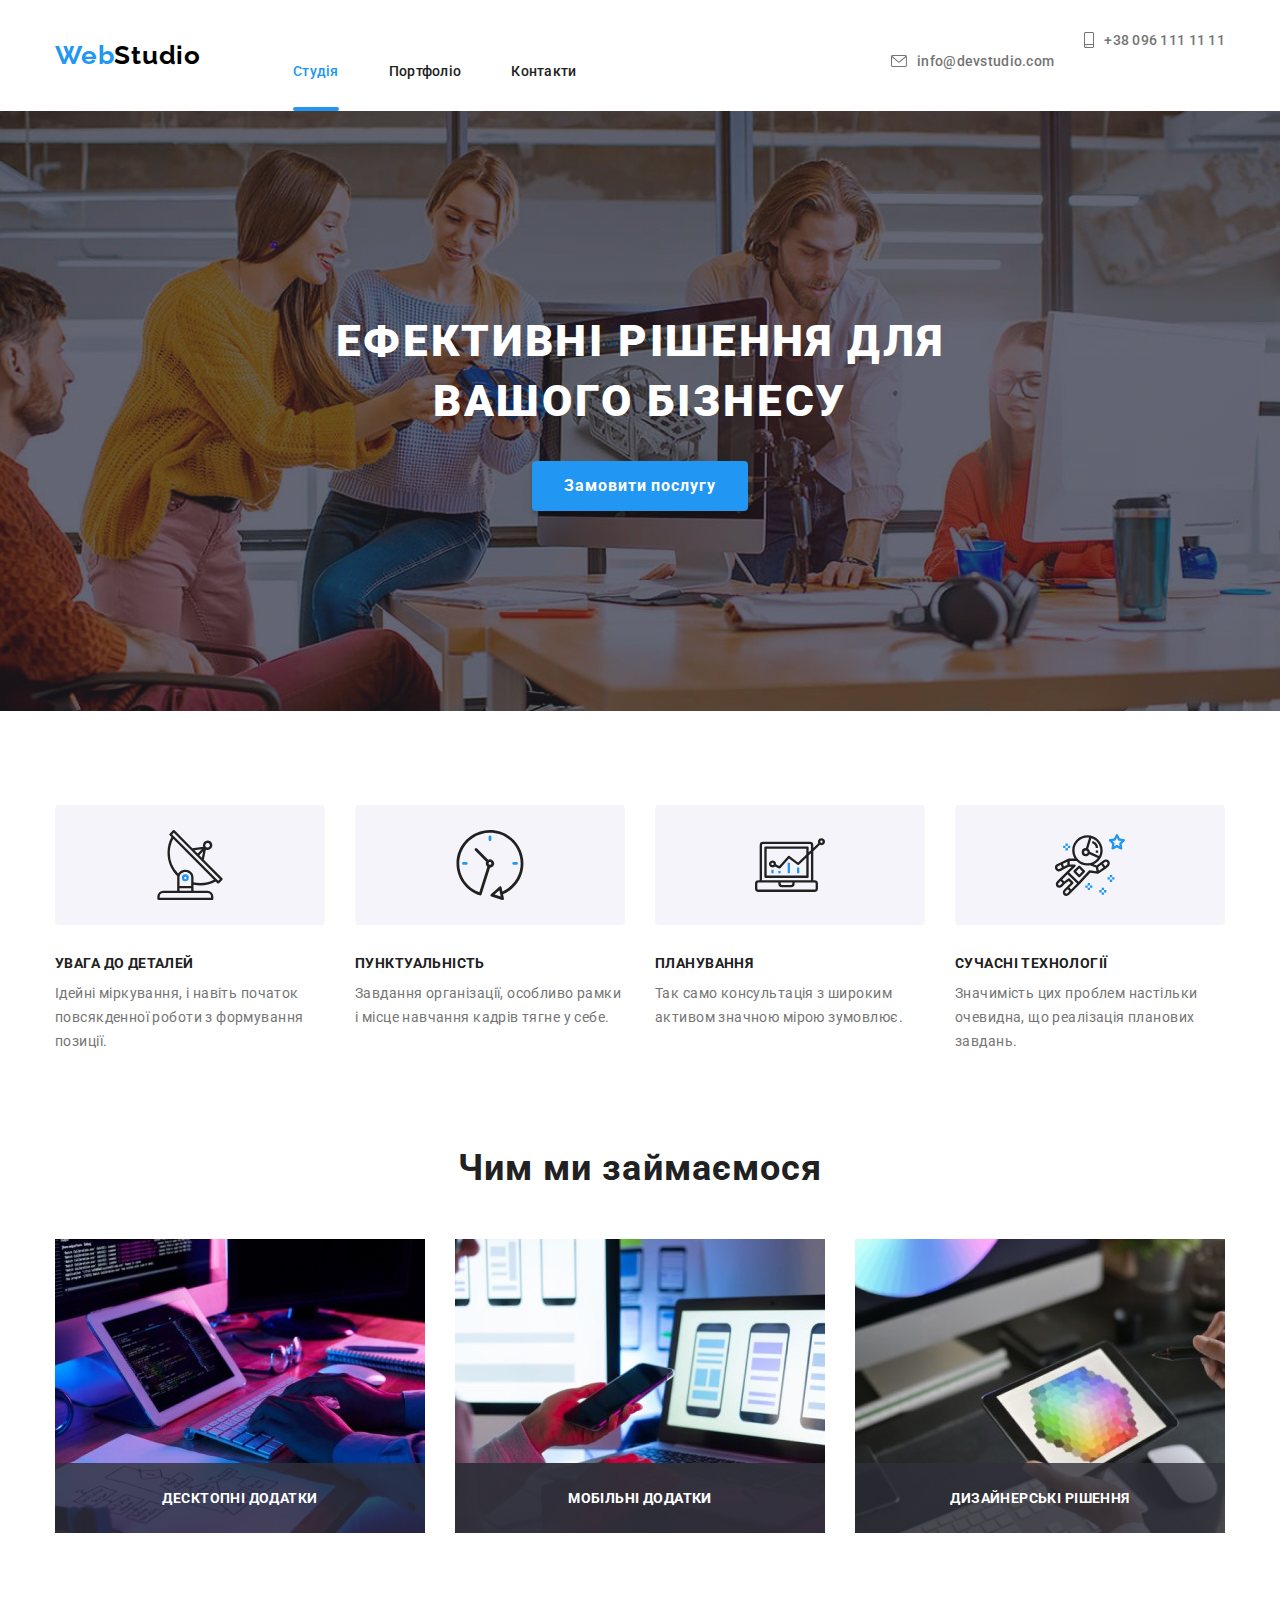
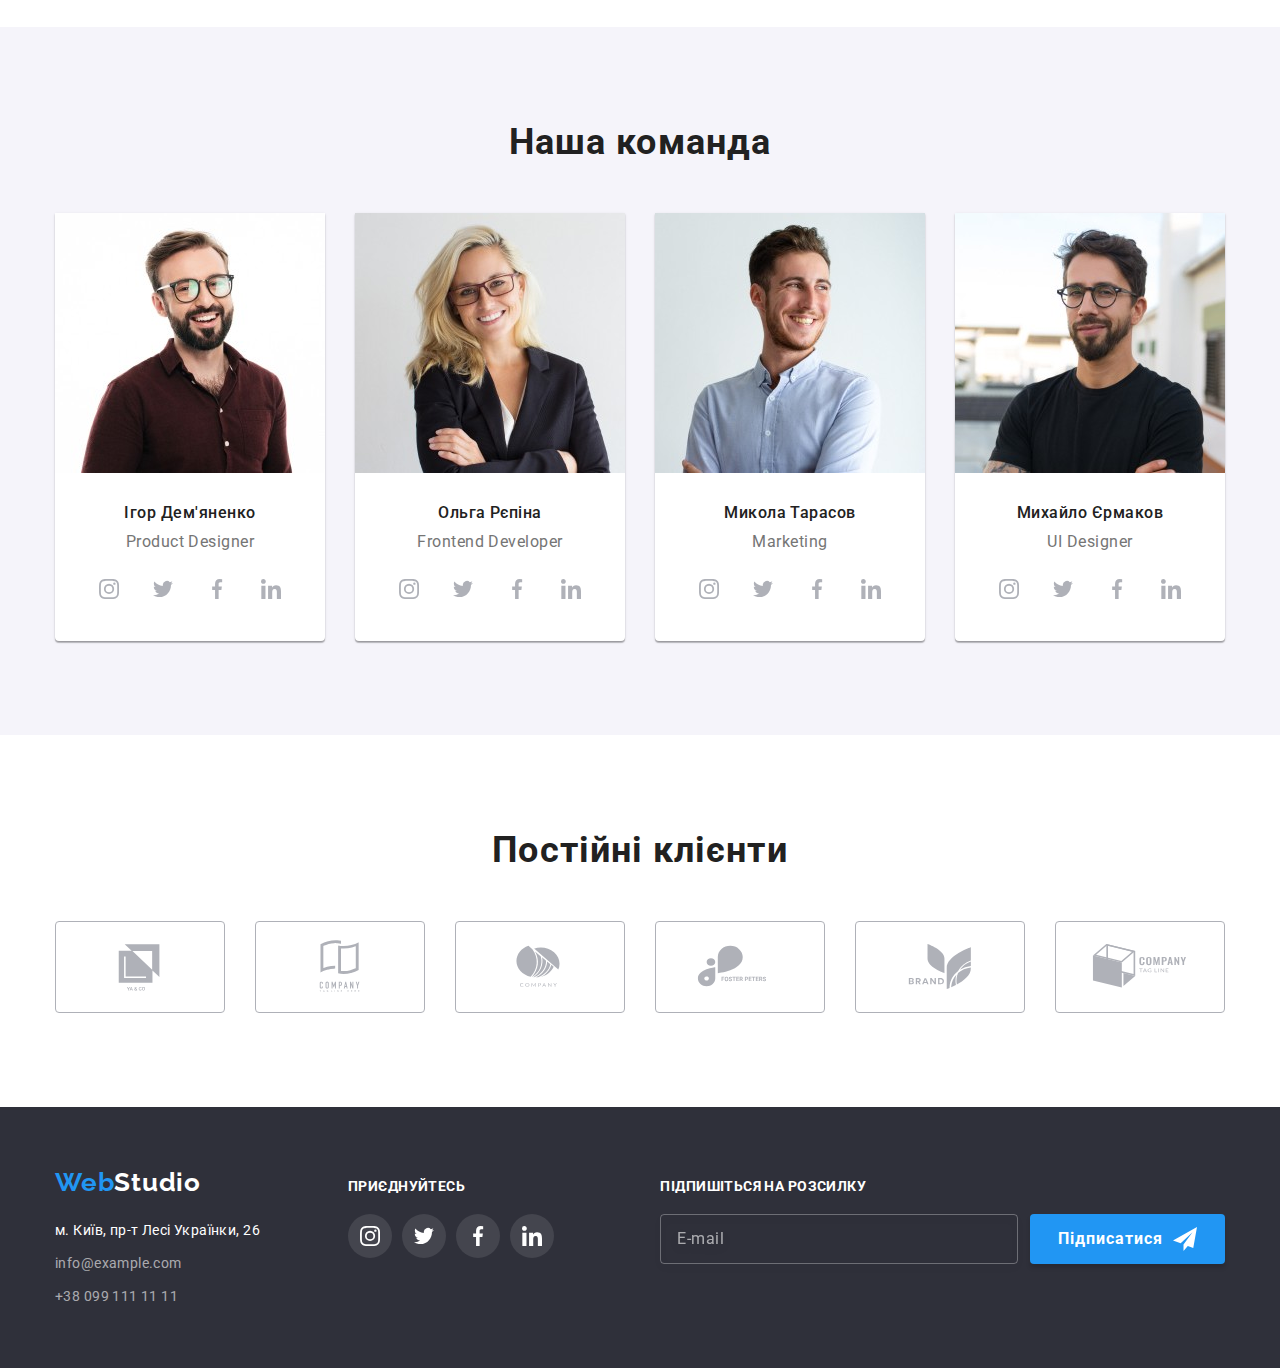
==== index.html @ 4c1c4f2e "Initial commit" ====
<!DOCTYPE html>
<html lang="uk">
  <head>
    <meta charset="UTF-8" />
    <meta http-equiv="X-UA-Compatible" content="IE=edge" />
    <meta name="viewport" content="width=device-width, initial-scale=1.0" />
    <title>WebStudio</title>
    <!-- Normalize start -->
    <link
      rel="stylesheet"
      href="https://cdnjs.cloudflare.com/ajax/libs/modern-normalize/1.1.0/modern-normalize.min.css"
    />
    <!-- Normalize end -->
    <!-- Fonts start -->
    <link rel="preconnect" href="https://fonts.googleapis.com" />
    <link rel="preconnect" href="https://fonts.gstatic.com" crossorigin />
    <link
      href="https://fonts.googleapis.com/css2?family=Raleway:wght@700&family=Roboto:wght@400;500;700;900&display=swap"
      rel="stylesheet"
    />
    <!-- Fonts end -->
    <!-- Custom styles start -->
    <link rel="stylesheet" href="./css/main.min.css" />
    <!-- Custom styles end -->
  </head>

  <body>
    <!-- Header section -->
    <header class="header">
      <div class="container header__container">
        <a class="header__logo logo link" href="./index.html"
          >Web<span class="header__logo-span">Studio</span></a
        >

        <div class="mobile-menu" id="mobile-menu" data-menu>
          <nav class="nav">
            <ul class="nav__list list">
              <li class="nav__item">
                <a class="nav__link nav__link--current link" href="./index.html">Студія</a>
              </li>
              <li class="header-nav-item">
                <a class="nav__link link" href="./portfolio.html">Портфоліо</a>
              </li>
              <li class="nav__item">
                <a class="nav__link link" href="#contacts">Контакти</a>
              </li>
            </ul>
          </nav>

          <ul class="header__list list">
            <li class="header__item">
              <a
                class="header__action header__action--tablet-mail link"
                href="mailto:info@devstudio.com"
              >
                <svg class="header__icon header__icon-envelope">
                  <use href="./images/icons/icons.svg#envelope"></use>
                </svg>
                info@devstudio.com</a
              >
            </li>
            <li class="header__item">
              <a class="header__action header__action--tablet-phone link" href="tel:+380961111111">
                <svg class="header__icon header__icon-phone">
                  <use href="./images/icons/icons.svg#smartphone"></use>
                </svg>
                +38 096 111 11 11</a
              >
            </li>
          </ul>

          <ul class="mobile-menu__list list">
            <li><a class="mobile-menu__link link" href="">Instagram</a></li>
            <li><a class="mobile-menu__link link" href="">Twitter</a></li>
            <li><a class="mobile-menu__link link" href="">Facebook</a></li>
            <li><a class="mobile-menu__link link" href="">LinkedIn</a></li>
          </ul>
        </div>

        <button
          class="menu-btn is-open"
          type="button"
          aria-expanded="false"
          aria-controls="mobile-menu"
          data-menu-button
        >
          <svg class="" width="40" height="40" c aria-label="Перемикач мобільного меню">
            <use class="menu-btn__icon-close" href="./images/icons/icons.svg#menu-close"></use>
            <use class="menu-btn__icon-open" href="./images/icons/icons.svg#menu-open"></use>
          </svg>
        </button>
      </div>
    </header>
    <!-- Main section -->
    <main>
      <!-- Hero section -->
      <section class="hero">
        <div class="container">
          <h1 class="hero__title">Ефективні рішення для вашого бізнесу</h1>
          <button class="hero__btn" type="button" data-modal-open>Замовити послугу</button>
        </div>
      </section>
      <!-- Features section -->
      <section class="features section">
        <div class="container">
          <h2 class="visually-hidden">Особливості</h2>
          <ul class="features__icon-list list">
            <li class="features__thumb">
              <svg class="" width="70" height="70">
                <use href="./images/icons/icons.svg#antenna"></use>
              </svg>
            </li>
            <li class="features__thumb">
              <svg class="" width="70" height="70">
                <use href="./images/icons/icons.svg#clock"></use>
              </svg>
            </li>
            <li class="features__thumb">
              <svg class="" width="70" height="70">
                <use href="./images/icons/icons.svg#diagram"></use>
              </svg>
            </li>
            <li class="features__thumb">
              <svg class="" width="70" height="70">
                <use href="./images/icons/icons.svg#astronaut"></use>
              </svg>
            </li>
          </ul>
          <ul class="features__list list">
            <li class="features__item">
              <h3 class="features__title">УВАГА ДО ДЕТАЛЕЙ</h3>
              <p class="features__dsc">
                Ідейні міркування, і навіть початок повсякденної роботи з формування позиції.
              </p>
            </li>
            <li class="features__item">
              <h3 class="features__title">ПУНКТУАЛЬНІСТЬ</h3>
              <p class="features__dsc">
                Завдання організації, особливо рамки і місце навчання кадрів тягне у себе.
              </p>
            </li>
            <li class="features__item">
              <h3 class="features__title">ПЛАНУВАННЯ</h3>
              <p class="features__dsc">
                Так само консультація з широким активом значною мірою зумовлює.
              </p>
            </li>
            <li class="features__item">
              <h3 class="features__title">СУЧАСНІ ТЕХНОЛОГІЇ</h3>
              <p class="features__dsc">
                Значимість цих проблем настільки очевидна, що реалізація планових завдань.
              </p>
            </li>
          </ul>
        </div>
      </section>

      <!-- Mobile/tablet Features section -->
      <section class="section features-mobile">
        <div class="container">
          <h2 class="visually-hidden">Особливості</h2>
          <ul class="features-mobile__list list">
            <li class="features-mobile__item">
              <div class="features-mobile__thumb">
                <svg class="" width="70" height="70">
                  <use href="./images/icons/icons.svg#antenna"></use>
                </svg>
              </div>
              <h3 class="features-mobile__title">УВАГА ДО ДЕТАЛЕЙ</h3>
              <p class="features-mobile__dsc">
                Ідейні міркування, і навіть початок повсякденної роботи з формування позиції.
              </p>
            </li>
            <li class="features-mobile__item">
              <div class="features-mobile__thumb">
                <svg class="" width="70" height="70">
                  <use href="./images/icons/icons.svg#clock"></use>
                </svg>
              </div>
              <h3 class="features-mobile__title">ПУНКТУАЛЬНІСТЬ</h3>
              <p class="features-mobile__dsc">
                Завдання організації, особливо рамки і місце навчання кадрів тягне у себе.
              </p>
            </li>
            <li class="features-mobile__item">
              <div class="features-mobile__thumb">
                <svg class="" width="70" height="70">
                  <use href="./images/icons/icons.svg#diagram"></use>
                </svg>
              </div>
              <h3 class="features-mobile__title">ПЛАНУВАННЯ</h3>
              <p class="features-mobile__dsc">
                Так само консультація з широким активом значною мірою зумовлює.
              </p>
            </li>
            <li class="features-mobile__item">
              <div class="features-mobile__thumb">
                <svg class="" width="70" height="70">
                  <use href="./images/icons/icons.svg#astronaut"></use>
                </svg>
              </div>
              <h3 class="features-mobile__title">СУЧАСНІ ТЕХНОЛОГІЇ</h3>
              <p class="features-mobile__dsc">
                Значимість цих проблем настільки очевидна, що реалізація планових завдань.
              </p>
            </li>
          </ul>
        </div>
      </section>
      <!-- What we are doing section -->
      <section class="section work-section">
        <div class="container work">
          <h2 class="work__title title">Чим ми займаємося</h2>
          <ul class="work__list list">
            <li>
              <div class="work__overlay">
                <picture>
                  <!-- desktop -->
                  <source
                    media="(min-width: 1200px)"
                    srcset="
                      ./images/index/work/box-1@1x.jpg 1x,
                      ./images/index/work/box-1@2x.jpg 2x
                    "
                    type="image/jpg"
                  />
                  <!-- fallback -->
                  <img
                    src="./images/index/work/box-1@2x.jpg 2x"
                    alt="Програмування"
                    width="370"
                    height="294"
                  />
                </picture>
                <div class="work__description">
                  <p class="work__text">Десктопні додатки</p>
                </div>
              </div>
            </li>
            <li>
              <div class="work__overlay">
                <picture>
                  <!-- desktop -->
                  <source
                    media="(min-width: 1200px)"
                    srcset="
                      ./images/index/work/box-2@1x.jpg 1x,
                      ./images/index/work/box-2@2x.jpg 2x
                    "
                    type="image/jpg"
                  />
                  <!-- fallback -->
                  <img
                    src="./images/index/work/box-2@2x.jpg"
                    alt="Адаптація сайту"
                    width="370"
                    height="294"
                  />
                </picture>
                <div class="work__description">
                  <p class="work__text">Мобільні додатки</p>
                </div>
              </div>
            </li>
            <li>
              <div class="work__overlay">
                <picture>
                  <!-- desktop -->
                  <source
                    media="(min-width: 1200px)"
                    srcset="
                      ./images/index/work/box-3@1x.jpg 1x,
                      ./images/index/work/box-3@2x.jpg 2x
                    "
                    type="image/jpg"
                  />
                  <!-- fallback -->
                  <img
                    src="./images/index/work/box-3@2x.jpg"
                    alt="Вебдизайн"
                    width="370"
                    height="294"
                  />
                </picture>
                <div class="work__description">
                  <p class="work__text">Дизайнерські рішення</p>
                </div>
              </div>
            </li>
          </ul>
        </div>
      </section>
      <!-- Our team section -->
      <section class="team section">
        <div class="container">
          <h2 class="team__title title">Наша команда</h2>
          <ul class="team__list list">
            <li class="team__list-item">
              <div class="team__card">
                <picture>
                  <!-- desktop -->
                  <source
                    media="(min-width: 1200px)"
                    srcset="
                      ./images/index/team/product-designer_lg@1x.jpg 1x,
                      ./images/index/team/product-designer_lg@2x.jpg 2x
                    "
                    type="image/jpg"
                  />
                  <!-- tablet -->
                  <source
                    media="(min-width: 768px)"
                    srcset="
                      ./images/index/team/product-designer_md@1x.jpg 1x,
                      ./images/index/team/product-designer_md@2x.jpg 2x
                    "
                    type="image/jpg"
                  />
                  <!-- mobile -->
                  <source
                    media="(max-width: 767px)"
                    srcset="
                      ./images/index/team/product-designer_sm@1x.jpg 1x,
                      ./images/index/team/product-designer_sm@2x.jpg 2x
                    "
                    type="image/jpg"
                  />
                  <!-- fallback -->
                  <img
                    class="team__photo"
                    src="./images/index/team/product-designer_lg@2x.jpg"
                    alt="Фото продакт дизайнера"
                    width="450"
                    height="260"
                  />
                </picture>

                <h3 class="team__item-title">Ігор Дем'яненко</h3>
                <p class="team__item-position" lang="en">Product Designer</p>
                <ul class="socials list">
                  <li class="socials__item">
                    <a
                      class="socials__link link"
                      href=""
                      target="_blank"
                      rel="noopener noreferrer"
                      aria-label="instagram"
                    >
                      <svg class="socials__icon" width="20" height="20">
                        <use href="./images/icons/icons.svg#instagram"></use>
                      </svg>
                    </a>
                  </li>
                  <li class="socials__item">
                    <a
                      class="socials__link link"
                      href=""
                      target="_blank"
                      rel="noopener noreferrer"
                      aria-label="twitter"
                    >
                      <svg class="socials__icon" width="20" height="20">
                        <use href="./images/icons/icons.svg#twitter"></use>
                      </svg>
                    </a>
                  </li>
                  <li class="socials__item">
                    <a
                      class="socials__link link"
                      href=""
                      target="_blank"
                      rel="noopener noreferrer"
                      aria-label="facebook"
                    >
                      <svg class="socials__icon" width="20" height="20">
                        <use href="./images/icons/icons.svg#facebook"></use>
                      </svg>
                    </a>
                  </li>
                  <li class="socials__item">
                    <a
                      class="socials__link link"
                      href=""
                      target="_blank"
                      rel="noopener noreferrer"
                      aria-label="linkedin"
                    >
                      <svg class="socials__icon" width="20" height="20">
                        <use href="./images/icons/icons.svg#linkedin"></use>
                      </svg>
                    </a>
                  </li>
                </ul>
              </div>
            </li>
            <li class="team__list-item">
              <div class="team__card">
                <picture>
                  <!-- desktop -->
                  <source
                    media="(min-width: 1200px)"
                    srcset="
                      ./images/index/team/frontend-developer_lg@1x.jpg 1x,
                      ./images/index/team/frontend-developer_lg@2x.jpg 2x
                    "
                    type="image/jpg"
                  />
                  <!-- tablet -->
                  <source
                    media="(min-width: 768px)"
                    srcset="
                      ./images/index/team/frontend-developer_md@1x.jpg 1x,
                      ./images/index/team/frontend-developer_md@2x.jpg 2x
                    "
                    type="image/jpg"
                  />
                  <!-- mobile -->
                  <source
                    media="(max-width: 767px)"
                    srcset="
                      ./images/index/team/frontend-developer_sm@1x.jpg 1x,
                      ./images/index/team/frontend-developer_sm@2x.jpg 2x
                    "
                    type="image/jpg"
                  />
                  <!-- fallback -->
                  <img
                    class="team__photo"
                    src="./images/index/team/frontend-developer_lg@2x.jpg"
                    alt="Фото фронтенд розробника"
                    width="450"
                    height="260"
                  />
                </picture>
                <h3 class="team__item-title">Ольга Рєпіна</h3>
                <p class="team__item-position" lang="en">Frontend Developer</p>
                <ul class="socials list">
                  <li class="socials__item">
                    <a
                      class="socials__link link"
                      href=""
                      target="_blank"
                      rel="noopener noreferrer"
                      aria-label="instagram"
                    >
                      <svg class="socials__icon" width="20" height="20">
                        <use href="./images/icons/icons.svg#instagram"></use>
                      </svg>
                    </a>
                  </li>
                  <li class="socials__item">
                    <a
                      class="socials__link link"
                      href=""
                      target="_blank"
                      rel="noopener noreferrer"
                      aria-label="twitter"
                    >
                      <svg class="socials__icon" width="20" height="20">
                        <use href="./images/icons/icons.svg#twitter"></use>
                      </svg>
                    </a>
                  </li>
                  <li class="socials__item">
                    <a
                      class="socials__link link"
                      href=""
                      target="_blank"
                      rel="noopener noreferrer"
                      aria-label="facebook"
                    >
                      <svg class="socials__icon" width="20" height="20">
                        <use href="./images/icons/icons.svg#facebook"></use>
                      </svg>
                    </a>
                  </li>
                  <li class="socials__item">
                    <a
                      class="socials__link link"
                      href=""
                      target="_blank"
                      rel="noopener noreferrer"
                      aria-label="linkedin"
                    >
                      <svg class="socials__icon" width="20" height="20">
                        <use href="./images/icons/icons.svg#linkedin"></use>
                      </svg>
                    </a>
                  </li>
                </ul>
              </div>
            </li>
            <li class="team__list-item">
              <div class="team__card">
                <picture>
                  <!-- desktop -->
                  <source
                    media="(min-width: 1200px)"
                    srcset="
                      ./images/index/team/marketing_lg@1x.jpg 1x,
                      ./images/index/team/marketing_lg@2x.jpg 2x
                    "
                    type="image/jpg"
                  />
                  <!-- tablet -->
                  <source
                    media="(min-width: 768px)"
                    srcset="
                      ./images/index/team/marketing_md@1x.jpg 1x,
                      ./images/index/team/marketing_md@2x.jpg 2x
                    "
                    type="image/jpg"
                  />
                  <!-- mobile -->
                  <source
                    media="(max-width: 767px)"
                    srcset="
                      ./images/index/team/marketing_sm@1x.jpg 1x,
                      ./images/index/team/marketing_sm@2x.jpg 2x
                    "
                    type="image/jpg"
                  />
                  <!-- fallback -->
                  <img
                    class="team__photo"
                    src="./images/index/team/marketing_lg@2x.jpg"
                    alt="Фото маркетолога"
                    width="450"
                    height="260"
                  />
                </picture>
                <h3 class="team__item-title">Микола Тарасов</h3>
                <p class="team__item-position" lang="en">Marketing</p>
                <ul class="socials list">
                  <li class="socials__item">
                    <a
                      class="socials__link link"
                      href=""
                      target="_blank"
                      rel="noopener noreferrer"
                      aria-label="instagram"
                    >
                      <svg class="socials__icon" width="20" height="20">
                        <use href="./images/icons/icons.svg#instagram"></use>
                      </svg>
                    </a>
                  </li>
                  <li class="socials__item">
                    <a
                      class="socials__link link"
                      href=""
                      target="_blank"
                      rel="noopener noreferrer"
                      aria-label="twitter"
                    >
                      <svg class="socials__icon" width="20" height="20">
                        <use href="./images/icons/icons.svg#twitter"></use>
                      </svg>
                    </a>
                  </li>
                  <li class="socials__item">
                    <a
                      class="socials__link link"
                      href=""
                      target="_blank"
                      rel="noopener noreferrer"
                      aria-label="facebook"
                    >
                      <svg class="socials__icon" width="20" height="20">
                        <use href="./images/icons/icons.svg#facebook"></use>
                      </svg>
                    </a>
                  </li>
                  <li class="socials__item">
                    <a
                      class="socials__link link"
                      href=""
                      target="_blank"
                      rel="noopener noreferrer"
                      aria-label="linkedin"
                    >
                      <svg class="socials__icon" width="20" height="20">
                        <use href="./images/icons/icons.svg#linkedin"></use>
                      </svg>
                    </a>
                  </li>
                </ul>
              </div>
            </li>
            <li class="team__list-item">
              <div class="team__card">
                <picture>
                  <!-- desktop -->
                  <source
                    media="(min-width: 1200px)"
                    srcset="
                      ./images/index/team/ux-designer_lg@1x.jpg 1x,
                      ./images/index/team/ux-designer_lg@2x.jpg 2x
                    "
                    type="image/jpg"
                  />
                  <!-- tablet -->
                  <source
                    media="(min-width: 768px)"
                    srcset="
                      ./images/index/team/ux-designer_md@1x.jpg 1x,
                      ./images/index/team/ux-designer_md@2x.jpg 2x
                    "
                    type="image/jpg"
                  />
                  <!-- mobile -->
                  <source
                    media="(max-width: 767px)"
                    srcset="
                      ./images/index/team/ux-designer_sm@1x.jpg 1x,
                      ./images/index/team/ux-designer_sm@2x.jpg 2x
                    "
                    type="image/jpg"
                  />
                  <!-- fallback -->
                  <img
                    class="team__photo"
                    src="./images/index/team/ux-designer_lg@2x.jpg"
                    alt="Фото UI дизайнера"
                    width="450"
                    height="260"
                  />
                </picture>
                <h3 class="team__item-title">Михайло Єрмаков</h3>
                <p class="team__item-position" lang="en">UI Designer</p>
                <ul class="socials list">
                  <li class="socials__item">
                    <a
                      class="socials__link link"
                      href=""
                      target="_blank"
                      rel="noopener noreferrer"
                      aria-label="instagram"
                    >
                      <svg class="socials__icon" width="20" height="20">
                        <use href="./images/icons/icons.svg#instagram"></use>
                      </svg>
                    </a>
                  </li>
                  <li class="socials__item">
                    <a
                      class="socials__link link"
                      href=""
                      target="_blank"
                      rel="noopener noreferrer"
                      aria-label="twitter"
                    >
                      <svg class="socials__icon" width="20" height="20">
                        <use href="./images/icons/icons.svg#twitter"></use>
                      </svg>
                    </a>
                  </li>
                  <li class="socials__item">
                    <a
                      class="socials__link link"
                      href=""
                      target="_blank"
                      rel="noopener noreferrer"
                      aria-label="facebook"
                    >
                      <svg class="socials__icon" width="20" height="20">
                        <use href="./images/icons/icons.svg#facebook"></use>
                      </svg>
                    </a>
                  </li>
                  <li class="socials__item">
                    <a
                      class="socials__link link"
                      href=""
                      target="_blank"
                      rel="noopener noreferrer"
                      aria-label="linkedin"
                    >
                      <svg class="socials__icon" width="20" height="20">
                        <use href="./images/icons/icons.svg#linkedin"></use>
                      </svg>
                    </a>
                  </li>
                </ul>
              </div>
            </li>
          </ul>
        </div>
      </section>
      <!-- Regular clients -->
      <section class="section">
        <div class="container clients">
          <h2 class="clients__title title">Постійні клієнти</h2>
          <ul class="clients__list list">
            <li class="clients__item">
              <a
                class="clients__link link"
                href=""
                target="_blank"
                rel="noopener noreferrer"
                aria-label="client-1"
              >
                <svg class="clients__icon" width="106" height="60">
                  <use href="./images/icons/icons.svg#client-1"></use>
                </svg>
              </a>
            </li>
            <li class="clients__item">
              <a
                class="clients__link link"
                href=""
                target="_blank"
                rel="noopener noreferrer"
                aria-label="client-2"
              >
                <svg class="clients__icon" width="106" height="60">
                  <use href="./images/icons/icons.svg#client-2"></use>
                </svg>
              </a>
            </li>
            <li class="clients__item">
              <a
                class="clients__link link"
                href=""
                target="_blank"
                rel="noopener noreferrer"
                aria-label="client-3"
              >
                <svg class="clients__icon" width="106" height="60">
                  <use href="./images/icons/icons.svg#client-3"></use>
                </svg>
              </a>
            </li>
            <li class="clients__item">
              <a
                class="clients__link link"
                href=""
                target="_blank"
                rel="noopener noreferrer"
                aria-label="client-4"
              >
                <svg class="clients__icon" width="106" height="60">
                  <use href="./images/icons/icons.svg#client-4"></use>
                </svg>
              </a>
            </li>
            <li class="clients__item">
              <a
                class="clients__link link"
                href=""
                target="_blank"
                rel="noopener noreferrer"
                aria-label="client-5"
              >
                <svg class="clients__icon" width="106" height="60">
                  <use href="./images/icons/icons.svg#client-5"></use>
                </svg>
              </a>
            </li>
            <li class="clients__item">
              <a
                class="clients__link link"
                href=""
                target="_blank"
                rel="noopener noreferrer"
                aria-label="client-6"
              >
                <svg class="clients__icon" width="106" height="60">
                  <use href="./images/icons/icons.svg#client-6"></use>
                </svg>
              </a>
            </li>
          </ul>
        </div>
      </section>
    </main>
    <!-- Footer section -->
    <footer class="footer" id="contacts">
      <div class="container">
        <div class="footer__box">
          <div class="footer__tablet">
            <div class="footer__div">
              <a class="footer__logo logo link" href="./index.html"
                >Web<span class="footer__logo-span">Studio</span></a
              >

              <address class="address">
                <ul class="address__list list">
                  <li>
                    <a
                      class="address__link link"
                      href="https://goo.gl/maps/Vk6udsdynfZgzqQk8"
                      target="_blank"
                      rel="noopener noreferrer"
                      >м. Київ, пр-т Лесі Українки, 26</a
                    >
                  </li>
                  <li>
                    <a class="address__mail link" href="mailto:info@example.com"
                      >info@example.com</a
                    >
                  </li>
                  <li>
                    <a class="address__phone link" href="tel:+380991111111">+38 099 111 11 11</a>
                  </li>
                </ul>
              </address>
            </div>

            <div class="footer__div">
              <h2 class="footer__title">приєднуйтесь</h2>
              <ul class="socials-footer list">
                <li>
                  <a
                    class="socials-footer__link link"
                    href=""
                    target="_blank"
                    rel="noopener noreferrer"
                    aria-label="instagram"
                  >
                    <svg class="socials-footer__icon" width="20" height="20">
                      <use href="./images/icons/icons.svg#instagram"></use>
                    </svg>
                  </a>
                </li>
                <li>
                  <a
                    class="socials-footer__link link"
                    href=""
                    target="_blank"
                    rel="noopener noreferrer"
                    aria-label="twitter"
                  >
                    <svg class="socials-footer__icon" width="20" height="20">
                      <use href="./images/icons/icons.svg#twitter"></use>
                    </svg>
                  </a>
                </li>
                <li>
                  <a
                    class="socials-footer__link link"
                    href=""
                    target="_blank"
                    rel="noopener noreferrer"
                    aria-label="facebook"
                  >
                    <svg class="socials-footer__icon" width="20" height="20">
                      <use href="./images/icons/icons.svg#facebook"></use>
                    </svg>
                  </a>
                </li>
                <li>
                  <a
                    class="socials-footer__link link"
                    href=""
                    target="_blank"
                    rel="noopener noreferrer"
                    aria-label="linkedin"
                  >
                    <svg class="socials-footer__icon" width="20" height="20">
                      <use href="./images/icons/icons.svg#linkedin"></use>
                    </svg>
                  </a>
                </li>
              </ul>
            </div>
          </div>

          <div class="footer__div">
            <form class="footer-form">
              <strong class="footer-form__title">Підпишіться на розсилку</strong>
              <div class="footer-form__group">
                <label class="footer-form__wrap">
                  <input class="footer-form__input" type="email" placeholder="E-mail" />
                </label>
                <button class="footer-form__btn" type="submit">
                  Підписатися
                  <svg class="footer-form__icon" width="24" height="24">
                    <use href="./images/icons/icons.svg#icon-send"></use>
                  </svg>
                </button>
              </div>
            </form>
          </div>
        </div>
      </div>
    </footer>

    <!-- Modal window -->
    <div class="backdrop backdrop--is-hidden" data-modal>
      <div class="modal">
        <button class="modal__btn" type="button" data-modal-close>
          <svg class="modal__btn-icon" width="18" height="18">
            <use href="./images/icons/icons.svg#close"></use>
          </svg>
        </button>

        <form class="register-form">
          <strong class="register-form__title">Залиште свої дані, ми вам передзвонимо</strong>

          <div class="register-form-group" role="group">
            <label class="register-form-group__wrap">
              <span class="register-form-group__label">Ім'я</span>
              <input class="register-form-group__input" type="text" required />
              <svg class="register-form-group__icon" width="18" height="18">
                <use href="./images/icons/icons.svg#person"></use>
              </svg>
            </label>

            <label class="register-form-group__wrap">
              <span class="register-form-group__label">Телефон</span>
              <input class="register-form-group__input" type="tel" required />
              <svg class="register-form-group__icon" width="18" height="18">
                <use href="./images/icons/icons.svg#phone"></use>
              </svg>
            </label>

            <label class="register-form-group__wrap">
              <span class="register-form-group__label">Пошта</span>
              <input class="register-form-group__input" type="email" required />
              <svg class="register-form-group__icon" width="18" height="18">
                <use href="./images/icons/icons.svg#email"></use>
              </svg>
            </label>

            <label class="register-form-group__wrap">
              <span class="register-form-group__label">Коментар</span>
              <textarea
                class="register-form-group__message"
                name=""
                rows="7"
                placeholder="Введіть текст"
              ></textarea>
            </label>
          </div>

          <label class="register-form__agreement">
            <input
              class="register-form__checkbox visually-hidden"
              type="checkbox"
              name="agreement"
              required
            />
            <span class="register-form__icon"></span>

            <span class="register-form__text">
              Погоджуюся з розсилкою та приймаю
              <a class="register-form__link" href="">Умови договору</a>
            </span>
          </label>

          <button class="register-form__btn" type="submit">Відправити</button>
        </form>
      </div>
    </div>

    <!-- Script -->
    <script src="./js/modal.js"></script>
    <script src="./js/menu.js"></script>
  </body>
</html>
---- css/main.min.css ----
:root{--main-font: "Roboto", sans-serif;--secondary-font: "Raleway", sans-serif;--text-color: #757575;--title-color: #212121;--background-color: #F5F4FA;--accent-background-color: #2F303A;--accent-color: #2196F3;--black-color: #000000;--white-color: #FFFFFF;--icons-color: #AFB1B8;--hero-background-color: #C4C4C4;--animation: 250ms cubic-bezier(0.4, 0, 0.2, 1);--backdrop-color: rgba(0, 0, 0, 0.2);--overlay-color: rgba(33, 150, 243, 0.9);--placeholder-color: rgba(117, 117, 117, 0.5)}.visually-hidden{position:absolute;width:1px;height:1px;margin:-1px;border:0;padding:0;white-space:nowrap;-webkit-clip-path:inset(100%);clip-path:inset(100%);clip:rect(0 0 0 0);overflow:hidden}body{color:var(--text-color);font-family:var(--main-font)}.btn{font-family:inherit;font-weight:500;font-size:16px;line-height:1.625;letter-spacing:.03em;border:none;cursor:pointer}.title{font-weight:700;font-size:28px;line-height:1.1785714286;letter-spacing:.03em}@media screen and (min-width: 1200px){.title{font-size:36px;line-height:1.1666666667}}.logo{font-family:var(--secondary-font);font-weight:700;font-size:24px;line-height:1.1666666667;letter-spacing:.03em}@media screen and (min-width: 1200px){.logo{font-size:26px;line-height:1.1923076923}}h1,h2,h3,h4,h5,h6,p{margin:0}a{text-decoration:none}a,img{display:block}img{display:block;max-width:100%;height:auto;-o-object-fit:cover;object-fit:cover;-o-object-position:center;object-position:center}.link{text-decoration:none}.list{padding:0;margin:0;list-style:none}.section{padding-top:60px;padding-bottom:60px}@media screen and (min-width: 1200px){.section{padding-top:94px;padding-bottom:94px}}.container{padding-left:15px;padding-right:15px;margin-left:auto;margin-right:auto}@media screen and (min-width: 480px){.container{width:480px}}@media screen and (min-width: 768px){.container{width:768px}}@media screen and (min-width: 1200px){.container{width:1200px}}.backdrop{position:fixed;top:0;left:0;z-index:1000;width:100%;height:100%;background-color:var(--backdrop-color);overflow-x:scroll;-webkit-transition:opacity var(--animation),visibility var(--animation);transition:opacity var(--animation),visibility var(--animation)}.backdrop--is-hidden{opacity:0;visibility:hidden;pointer-events:none}@media screen and (max-width: 787px){.backdrop{padding-top:94px;padding-bottom:93px;padding-left:15px;padding-right:15px}}.modal{position:relative;padding:40px;max-width:450px;min-height:581px;padding:40px;background-color:var(--white-color);border-radius:4px;-webkit-box-shadow:0px 1px 3px rgba(0,0,0,.12),0px 1px 1px rgba(0,0,0,.14),0px 2px 1px rgba(0,0,0,.2);box-shadow:0px 1px 3px rgba(0,0,0,.12),0px 1px 1px rgba(0,0,0,.14),0px 2px 1px rgba(0,0,0,.2);-webkit-transition:opacity var(--animation) 150ms,scale var(--animation) 150ms,-webkit-transform var(--animation) 150ms;transition:opacity var(--animation) 150ms,scale var(--animation) 150ms,-webkit-transform var(--animation) 150ms;transition:transform var(--animation) 150ms,opacity var(--animation) 150ms,scale var(--animation) 150ms;transition:transform var(--animation) 150ms,opacity var(--animation) 150ms,scale var(--animation) 150ms,-webkit-transform var(--animation) 150ms}.backdrop--is-hidden .modal{opacity:0;-webkit-transform:translate(-50%, -50%) scale(0.3);transform:translate(-50%, -50%) scale(0.3)}@media screen and (min-width: 768px){.modal{width:450px;position:absolute;top:50%;left:50%;-webkit-transform:translate(-50%, -50%) scale(1);transform:translate(-50%, -50%) scale(1)}}@media screen and (min-width: 1200px){.modal{min-width:528px}}.modal__btn{position:absolute;top:8px;right:8px;display:-webkit-box;display:-ms-flexbox;display:flex;-webkit-box-align:center;-ms-flex-align:center;align-items:center;-webkit-box-pack:center;-ms-flex-pack:center;justify-content:center;width:30px;height:30px;padding:0;border-radius:50%;border:1px solid rgba(0,0,0,.1);background-color:rgba(0,0,0,0);cursor:pointer}.modal__btn:hover .modal__btn-icon,.modal__btn:focus .modal__btn-icon{fill:var(--accent-color)}.register-form__title{display:block;margin-bottom:12px;font-weight:700;font-size:20px;line-height:1.15;text-align:center;letter-spacing:.03em;color:var(--title-color)}@media screen and (min-width: 1200px){.register-form__title{line-height:1.15}}.register-form-group{margin-bottom:20px}.register-form-group__wrap{position:relative;display:block;margin-bottom:10px}.register-form-group__wrap:last-child{margin-bottom:0;height:138px}.register-form-group__label{display:block;margin-bottom:4px;font-weight:400;font-size:12px;line-height:1.1666666667;letter-spacing:.01em}.register-form-group__input{border:1px solid rgba(33,33,33,.2);border-radius:4px;min-height:40px;width:100%;padding-left:42px;outline:rgba(0,0,0,0);-webkit-transition:var(--animation);transition:var(--animation)}.register-form-group__input:focus{border:1px solid #2196f3;outline:rgba(0,0,0,0);-webkit-transform:border,color;transform:border,color}.register-form-group__icon{position:absolute;bottom:11px;left:12px;fill:var(--title-color);-webkit-transition:var(--animation);transition:var(--animation)}.register-form-group__input:focus+.register-form-group__icon{fill:var(--accent-color);-webkit-transform:fill;transform:fill}.register-form-group__message{border:1px solid rgba(33,33,33,.2);border-radius:4px;height:120px;width:100%;padding-left:42px;resize:none;padding:12px 16px;outline:rgba(0,0,0,0);-webkit-transition:var(--animation);transition:var(--animation)}.register-form-group__message::-webkit-input-placeholder{font-weight:400;font-size:12px;line-height:1.1666666667;letter-spacing:.01em;color:var(--placeholder-color)}.register-form-group__message::-moz-placeholder{font-weight:400;font-size:12px;line-height:1.1666666667;letter-spacing:.01em;color:var(--placeholder-color)}.register-form-group__message:-ms-input-placeholder{font-weight:400;font-size:12px;line-height:1.1666666667;letter-spacing:.01em;color:var(--placeholder-color)}.register-form-group__message::-ms-input-placeholder{font-weight:400;font-size:12px;line-height:1.1666666667;letter-spacing:.01em;color:var(--placeholder-color)}.register-form-group__message::placeholder{font-weight:400;font-size:12px;line-height:1.1666666667;letter-spacing:.01em;color:var(--placeholder-color)}.register-form-group__message:focus{border:1px solid #2196f3;outline:rgba(0,0,0,0);-webkit-transform:border,color;transform:border,color}.register-form__agreement{position:relative;display:-webkit-box;display:-ms-flexbox;display:flex;-webkit-box-align:center;-ms-flex-align:center;align-items:center;-webkit-box-pack:center;-ms-flex-pack:center;justify-content:center;gap:7px;margin-bottom:30px}.register-form__icon{width:16px;height:15px;background-image:url(../images/icons/icon-box.svg)}.register-form__checkbox:checked:focus+.register-form__icon{background-image:url(../images/icons/icon-check.svg)}.register-form__text{font-weight:400;font-size:12px;line-height:1.1666666667;letter-spacing:.03em}@media screen and (min-width: 1200px){.register-form__text{font-size:14px;line-height:1.7142857143}}.register-form__link{display:inline;color:var(--accent-color)}.register-form__btn{display:block;min-width:200px;min-height:50px;margin-right:auto;margin-left:auto;background-color:var(--accent-color);cursor:pointer;color:var(--white-color);font-family:inherit;font-weight:700;font-size:16px;line-height:1.875;text-align:center;letter-spacing:.06em;border:none;border-radius:4px;-webkit-box-shadow:0px 4px 4px rgba(0,0,0,.15);box-shadow:0px 4px 4px rgba(0,0,0,.15);-webkit-transition:background-color var(--animation);transition:background-color var(--animation)}.register-form__btn:hover{background-color:#188ce8;-webkit-box-shadow:0px 4px 4px rgba(0,0,0,.15);box-shadow:0px 4px 4px rgba(0,0,0,.15)}.socials{display:-webkit-box;display:-ms-flexbox;display:flex;-webkit-box-align:center;-ms-flex-align:center;align-items:center;-webkit-box-pack:center;-ms-flex-pack:center;justify-content:center;gap:10px}.socials__link{display:-webkit-box;display:-ms-flexbox;display:flex;-webkit-box-align:center;-ms-flex-align:center;align-items:center;-webkit-box-pack:center;-ms-flex-pack:center;justify-content:center;width:44px;height:44px;color:var(--icons-color);background-color:var(--white-color);border-radius:50%;-webkit-transition:background-color var(--animation),color var(--animation);transition:background-color var(--animation),color var(--animation)}.socials__link:hover,.socials__link:focus{background-color:var(--accent-color);color:var(--white-color)}.socials__icon{fill:currentColor}.address__link{color:var(--white-color);font-style:normal;margin-bottom:9px;font-size:14px;line-height:1.7142857143;letter-spacing:.03em;-webkit-transition:color var(--animation);transition:color var(--animation)}.address__link:hover,.address__link:focus{color:var(--accent-color)}.address__mail{color:rgba(255,255,255,.6);font-style:normal;margin-bottom:9px;font-size:14px;line-height:1.7142857143;letter-spacing:.03em;-webkit-transition:color var(--animation);transition:color var(--animation)}.address__mail:hover,.address__mail:focus{color:var(--accent-color)}.address__phone{color:rgba(255,255,255,.6);font-style:normal;font-size:14px;line-height:1.7142857143;letter-spacing:.03em;-webkit-transition:color var(--animation);transition:color var(--animation)}.address__phone:hover,.address__phone:focus{color:var(--accent-color)}.socials-footer{display:-webkit-box;display:-ms-flexbox;display:flex;-webkit-box-align:center;-ms-flex-align:center;align-items:center;-webkit-box-pack:center;-ms-flex-pack:center;justify-content:center;gap:10px}@media screen and (max-width: 767px){.socials-footer{margin-bottom:60px}}.socials-footer__link{display:-webkit-box;display:-ms-flexbox;display:flex;-webkit-box-align:center;-ms-flex-align:center;align-items:center;-webkit-box-pack:center;-ms-flex-pack:center;justify-content:center;width:44px;height:44px;color:var(--white-color);background-color:rgba(255,255,255,.1);border-radius:50%;-webkit-transition:background-color var(--animation),color var(--animation);transition:background-color var(--animation),color var(--animation)}.socials-footer__link:hover,.socials-footer__link:focus{background-color:var(--accent-color);color:var(--white-color)}.socials-footer__icon{fill:currentColor}.menu-btn{display:-webkit-inline-box;display:-ms-inline-flexbox;display:inline-flex;padding:0;border:none;background-color:rgba(0,0,0,0);margin-top:10px;margin-bottom:10px;z-index:100}@media screen and (min-width: 768px){.menu-btn{display:none}}.menu-btn__icon-open{display:none}.menu-btn.is-open .menu-btn__icon-open{display:block}.menu-btn.is-open .menu-btn__icon-close{display:none}.menu-btn:hover .menu-btn__icon-close,.menu-btn:focus .menu-btn__icon-close{fill:var(--accent-color)}.mobile-menu.is-open{display:-webkit-box;display:-ms-flexbox;display:flex}@media screen and (max-width: 767px){.mobile-menu{display:none;-webkit-box-orient:vertical;-webkit-box-direction:normal;-ms-flex-direction:column;flex-direction:column;position:fixed;top:0;left:0;width:100%;height:100%;z-index:100;padding:40px 48px;background-color:var(--white-color)}}@media screen and (min-width: 768px){.mobile-menu{display:-webkit-box;display:-ms-flexbox;display:flex;-webkit-box-align:end;-ms-flex-align:end;align-items:flex-end;margin-left:auto}}@media screen and (min-width: 1200px){.mobile-menu{width:100%;margin-left:0;-webkit-box-pack:justify;-ms-flex-pack:justify;justify-content:space-between}}.mobile-menu__list{display:none}@media screen and (max-width: 767px){.mobile-menu__list{display:-webkit-box;display:-ms-flexbox;display:flex;-ms-flex-wrap:wrap;flex-wrap:wrap;gap:10px}}.mobile-menu__link{padding-right:10px;border-right:1px solid rgba(33,33,33,.2);color:var(--accent-color);font-weight:500;font-size:18px;line-height:1.2222222222;letter-spacing:.02em}.header{position:relative}.header__container{display:-webkit-box;display:-ms-flexbox;display:flex;-webkit-box-align:center;-ms-flex-align:center;align-items:center}@media screen and (max-width: 767px){.header__container{-webkit-box-pack:justify;-ms-flex-pack:justify;justify-content:space-between}}.header__logo{color:var(--accent-color)}.header__logo-span{color:var(--black-color)}@media screen and (min-width: 1200px){.header__logo{margin-right:92px}}@media screen and (max-width: 767px){.header__list{display:-webkit-box;display:-ms-flexbox;display:flex;-webkit-box-orient:vertical;-webkit-box-direction:reverse;-ms-flex-direction:column-reverse;flex-direction:column-reverse}}@media screen and (min-width: 1200px){.header__list{display:-webkit-box;display:-ms-flexbox;display:flex;gap:30px}}.header__action{color:var(--text-color);font-weight:500;font-size:14px;line-height:1.1428571429;letter-spacing:.02em;-webkit-transition:color var(--animation);transition:color var(--animation)}.header__action:hover,.header__action:focus{color:var(--accent-color)}@media screen and (min-width: 1200px){.header__action{padding-top:32px;padding-bottom:32px;display:-webkit-box;display:-ms-flexbox;display:flex;-webkit-box-align:center;-ms-flex-align:center;align-items:center;-webkit-box-pack:center;-ms-flex-pack:center;justify-content:center;gap:10px}}@media screen and (max-width: 767px){.header__action--tablet-mail{font-size:24px;line-height:1.1666666667;margin-bottom:64px}}@media screen and (min-width: 767px)and (max-width: 1599px){.header__action--tablet-mail{margin-top:21px;margin-bottom:10px}}@media screen and (max-width: 767px){.header__action--tablet-phone{color:var(--accent-color);font-size:34px;line-height:1.1764705882;margin-bottom:32px}}@media screen and (min-width: 767px)and (max-width: 1599px){.header__action--tablet-phone{margin-bottom:21px}}.header__icon{fill:currentColor}@media screen and (max-width: 767px){.header__icon{display:none}}@media screen and (min-width: 768px){.header__icon-envelope{width:14px;height:10px}}@media screen and (max-width: 768px){.header__icon-envelope{margin-right:8px}}@media screen and (min-width: 1200px){.header__icon-envelope{width:16px;height:12px}}@media screen and (min-width: 768px){.header__icon-phone{width:10px;height:14px}}@media screen and (max-width: 768px){.header__icon-phone{margin-right:8px}}@media screen and (min-width: 1200px){.header__icon-phone{width:10px;height:16px}}@media screen and (max-width: 767px){.nav{margin-bottom:auto}}@media screen and (min-width: 768px){.nav__list{display:-webkit-box;display:-ms-flexbox;display:flex;-webkit-box-align:end;-ms-flex-align:end;align-items:flex-end;gap:50px;margin-right:90px}}.nav__link{color:var(--title-color);font-weight:500;font-size:40px;line-height:1.175;letter-spacing:.02em;-webkit-transition:color var(--animation);transition:color var(--animation)}.nav__link:hover,.nav__link:focus{color:var(--accent-color)}@media screen and (max-width: 767px){.nav__link{margin-bottom:35px}}@media screen and (min-width: 768px){.nav__link{padding-bottom:32px;font-size:14px;line-height:1.1428571429}}@media screen and (min-width: 1200px){.nav__link{padding-top:32px;padding-bottom:32px}}.nav__link--current{position:relative;color:var(--accent-color)}.nav__link--current::after{content:"";position:absolute;bottom:0px;left:0;display:block;width:100%;height:4px;border-radius:2px;background-color:var(--accent-color)}@media screen and (max-width: 767px){.nav__link--current::after{display:none}}.hero{height:400px;background-color:var(--hero-background-color);margin-right:auto;margin-left:auto;padding-top:118px;padding-bottom:118px;background-image:-webkit-gradient(linear, left top, right top, from(rgba(47, 48, 58, 0.4)), to(rgba(47, 48, 58, 0.4))),url(../images/index/hero/hero_sm@1x.jpg);background-image:linear-gradient(to right, rgba(47, 48, 58, 0.4), rgba(47, 48, 58, 0.4)),url(../images/index/hero/hero_sm@1x.jpg);background-repeat:no-repeat;background-position:center;background-size:cover}@media(min-device-pixel-ratio: 2),(-webkit-min-device-pixel-ratio: 2),(min-resolution: 192dpi),(min-resolution: 2dppx){.hero{background-image:-webkit-gradient(linear, left top, right top, from(rgba(47, 48, 58, 0.4)), to(rgba(47, 48, 58, 0.4))),url(../images/index/hero/hero_sm@2x.jpg);background-image:linear-gradient(to right, rgba(47, 48, 58, 0.4), rgba(47, 48, 58, 0.4)),url(../images/index/hero/hero_sm@2x.jpg)}}@media screen and (min-width: 768px){.hero{background-image:-webkit-gradient(linear, left top, right top, from(rgba(47, 48, 58, 0.4)), to(rgba(47, 48, 58, 0.4))),url(../images/index/hero/hero_md@1x.jpg);background-image:linear-gradient(to right, rgba(47, 48, 58, 0.4), rgba(47, 48, 58, 0.4)),url(../images/index/hero/hero_md@1x.jpg)}}@media screen and (min-width: 768px)and (min-device-pixel-ratio: 2),screen and (min-width: 768px)and (-webkit-min-device-pixel-ratio: 2),screen and (min-width: 768px)and (min-resolution: 192dpi),screen and (min-width: 768px)and (min-resolution: 2dppx){.hero{background-image:-webkit-gradient(linear, left top, right top, from(rgba(47, 48, 58, 0.4)), to(rgba(47, 48, 58, 0.4))),url(../images/index/hero/hero_md@2x.jpg);background-image:linear-gradient(to right, rgba(47, 48, 58, 0.4), rgba(47, 48, 58, 0.4)),url(../images/index/hero/hero_md@2x.jpg)}}@media screen and (min-width: 1200px){.hero{height:600px;padding-top:200px;padding-bottom:200px;background-image:-webkit-gradient(linear, left top, right top, from(rgba(47, 48, 58, 0.4)), to(rgba(47, 48, 58, 0.4))),url(../images/index/hero/hero_lg@1x.jpg);background-image:linear-gradient(to right, rgba(47, 48, 58, 0.4), rgba(47, 48, 58, 0.4)),url(../images/index/hero/hero_lg@1x.jpg)}}@media screen and (min-width: 1200px)and (min-device-pixel-ratio: 2),screen and (min-width: 1200px)and (-webkit-min-device-pixel-ratio: 2),screen and (min-width: 1200px)and (min-resolution: 192dpi),screen and (min-width: 1200px)and (min-resolution: 2dppx){.hero{background-image:-webkit-gradient(linear, left top, right top, from(rgba(47, 48, 58, 0.4)), to(rgba(47, 48, 58, 0.4))),url(../images/index/hero/hero_lg@2x.jpg);background-image:linear-gradient(to right, rgba(47, 48, 58, 0.4), rgba(47, 48, 58, 0.4)),url(../images/index/hero/hero_lg@2x.jpg)}}.hero__title{margin-left:auto;margin-right:auto;margin-bottom:30px;color:var(--white-color);font-style:normal;font-weight:900;font-size:26px;line-height:1.6153846154;letter-spacing:.06em;text-transform:uppercase;text-align:center}@media screen and (max-width: 1199px){.hero__title{max-width:360px}}@media screen and (min-width: 1200px){.hero__title{width:696px;font-size:44px;line-height:1.3636363636}}.hero__btn{display:block;min-width:200px;min-height:50px;padding:10px 32px;margin-left:auto;margin-right:auto;background-color:var(--accent-color);cursor:pointer;color:var(--white-color);font-family:inherit;font-weight:700;font-size:16px;line-height:1.875;letter-spacing:.06em;border:none;-webkit-box-shadow:0px 4px 4px rgba(0,0,0,.15);box-shadow:0px 4px 4px rgba(0,0,0,.15);border-radius:4px;-webkit-transition:background-color var(--animation);transition:background-color var(--animation)}.hero__btn:hover,.hero__btn:focus{background-color:#188ce8}@media screen and (max-width: 1199px){.features{display:none}}@media screen and (min-width: 1200px){.features-mobile{display:none}}@media screen and (min-width: 768px){.features-mobile__list{display:-webkit-box;display:-ms-flexbox;display:flex;-ms-flex-wrap:wrap;flex-wrap:wrap;gap:30px}}.features-mobile__item{margin-bottom:10px}.features-mobile__item:last-child{margin-bottom:0}.features-mobile__item:nth-child(1),.features-mobile__item:nth-child(2){margin-bottom:27px}@media screen and (min-width: 768px){.features-mobile__item{width:354px}}.features-mobile__thumb{display:-webkit-box;display:-ms-flexbox;display:flex;-webkit-box-align:center;-ms-flex-align:center;align-items:center;-webkit-box-pack:center;-ms-flex-pack:center;justify-content:center;padding-top:25px;padding-bottom:25px;margin-bottom:30px;background-color:var(--background-color);border-radius:4px}@media screen and (min-width: 768px){.features-mobile__thumb{padding:25px 142px}}.features-mobile__title{margin-bottom:10px;font-weight:700;font-size:14px;line-height:1.1428571429;letter-spacing:.03em;text-transform:uppercase;color:var(--title-color)}@media screen and (max-width: 767px){.features-mobile__title{text-align:center}}.features-mobile__dsc{font-size:14px;line-height:1.7142857143;letter-spacing:.03em;font-weight:400}@media screen and (max-width: 1199px){.features__icon-list{display:none}}@media screen and (min-width: 1200px){.features__icon-list{display:-webkit-box;display:-ms-flexbox;display:flex;-webkit-box-align:center;-ms-flex-align:center;align-items:center;-webkit-box-pack:center;-ms-flex-pack:center;justify-content:center;gap:30px;margin-bottom:30px}}.features__thumb{display:-webkit-box;display:-ms-flexbox;display:flex;-webkit-box-align:center;-ms-flex-align:center;align-items:center;-webkit-box-pack:center;-ms-flex-pack:center;justify-content:center;width:270px;height:120px;background-color:var(--background-color);border-radius:4px}.features__list{display:-webkit-box;display:-ms-flexbox;display:flex;gap:30px}@media screen and (max-width: 1199px){.features__list{display:none}}.features__item{min-width:270px}.features__title{margin-bottom:10px;font-weight:700;font-size:14px;line-height:1.1428571429;letter-spacing:.03em;text-transform:uppercase;color:var(--title-color)}.features__dsc{font-size:14px;line-height:1.7142857143;letter-spacing:.03em;font-weight:400}.work-section{padding-top:0}@media screen and (max-width: 1199px){.work-section{display:none}}.work__title{margin-bottom:50px;text-align:center;color:var(--title-color)}.work__list{display:-webkit-box;display:-ms-flexbox;display:flex;gap:30px}.work__overlay{position:relative}.work__description{position:absolute;bottom:0;width:370px;padding-top:27px;padding-bottom:27px;background-color:rgba(47,48,58,.8)}.work__text{font-weight:700;font-size:14px;line-height:1.1428571429;text-align:center;letter-spacing:.03em;text-transform:uppercase;color:#fff}.team{background-color:var(--background-color)}.team__title{margin-bottom:30px;text-align:center;color:var(--title-color)}@media screen and (min-width: 1200px){.team__title{margin-bottom:50px}}@media screen and (min-width: 768px){.team__list{display:-webkit-box;display:-ms-flexbox;display:flex;gap:30px;-ms-flex-wrap:wrap;flex-wrap:wrap}}@media screen and (min-width: 1200px){.team__list{display:-webkit-box;display:-ms-flexbox;display:flex;gap:30px;-ms-flex-wrap:nowrap;flex-wrap:nowrap}}.team__card{max-width:450px;padding-bottom:30px;background-color:var(--white-color);-webkit-box-shadow:0px 1px 3px rgba(0,0,0,.12),0px 1px 1px rgba(0,0,0,.14),0px 2px 1px rgba(0,0,0,.2);box-shadow:0px 1px 3px rgba(0,0,0,.12),0px 1px 1px rgba(0,0,0,.14),0px 2px 1px rgba(0,0,0,.2);border-radius:0px 0px 4px 4px}@media screen and (max-width: 767px){.team__card{margin-bottom:30px}}@media screen and (min-width: 768px){.team__card{max-width:354px}}@media screen and (min-width: 1200px){.team__card{max-width:270px}}.team__photo{margin-bottom:30px;margin-left:auto;margin-right:auto}.team__item-title{margin-bottom:10px;font-weight:500;font-size:16px;line-height:1.1875;letter-spacing:.03em;text-align:center;color:var(--title-color)}.team__item-position{font-size:16px;line-height:1.1875;letter-spacing:.03em;font-weight:400;text-align:center;margin-bottom:16px}.clients__title{margin-bottom:30px;text-align:center;color:var(--title-color)}@media screen and (min-width: 1200px){.clients__title{margin-bottom:50px}}.clients__list{display:-webkit-box;display:-ms-flexbox;display:flex;-webkit-box-align:center;-ms-flex-align:center;align-items:center;-webkit-box-pack:center;-ms-flex-pack:center;justify-content:center;gap:30px;-ms-flex-wrap:wrap;flex-wrap:wrap}@media screen and (min-width: 1200px){.clients__list{-ms-flex-wrap:nowrap;flex-wrap:nowrap}}.clients__link{display:-webkit-box;display:-ms-flexbox;display:flex;-webkit-box-align:center;-ms-flex-align:center;align-items:center;-webkit-box-pack:center;-ms-flex-pack:center;justify-content:center;width:210px;height:92px;color:var(--icons-color);border:1px solid;border-radius:4px;-webkit-transition:color var(--animation);transition:color var(--animation)}.clients__link:hover,.clients__link:focus{color:var(--accent-color)}@media screen and (min-width: 768px){.clients__link{width:226px}}@media screen and (min-width: 1200px){.clients__link{width:170px}}.clients__icon{fill:currentColor}.footer{padding-top:60px;padding-bottom:60px;background-color:var(--accent-background-color)}@media screen and (min-width: 1200px){.footer__box{display:-webkit-box;display:-ms-flexbox;display:flex;-webkit-box-align:baseline;-ms-flex-align:baseline;align-items:baseline;-webkit-box-pack:justify;-ms-flex-pack:justify;justify-content:space-between}}.footer__logo{margin-bottom:20px;color:var(--accent-color)}.footer__logo-span{color:var(--white-color)}@media screen and (max-width: 1199px){.footer__logo{display:-webkit-box;display:-ms-flexbox;display:flex;-webkit-box-align:center;-ms-flex-align:center;align-items:center;-webkit-box-pack:center;-ms-flex-pack:center;justify-content:center}}@media screen and (max-width: 767px){.address{margin-bottom:60px}}@media screen and (max-width: 1199px){.address{display:-webkit-box;display:-ms-flexbox;display:flex;-webkit-box-align:center;-ms-flex-align:center;align-items:center;-webkit-box-pack:center;-ms-flex-pack:center;justify-content:center;text-align:center}}.footer__title{display:block;font-family:"Roboto";font-style:normal;font-weight:700;font-size:14px;line-height:1.1428571429;letter-spacing:.03em;text-transform:uppercase;color:var(--white-color);margin-bottom:20px}@media screen and (max-width: 1199px){.footer__title{text-align:center}}@media screen and (min-width: 768px)and (max-width: 1199px){.footer__tablet{margin-bottom:60px}}@media screen and (min-width: 768px){.footer__tablet{display:-webkit-box;display:-ms-flexbox;display:flex;-webkit-box-pack:center;-ms-flex-pack:center;justify-content:center;-webkit-box-align:baseline;-ms-flex-align:baseline;align-items:baseline;-webkit-box-pack:justify;-ms-flex-pack:justify;justify-content:space-between}}@media screen and (min-width: 1200px){.footer__tablet{gap:88px}}@media screen and (min-width: 1200px){.footer-div:last-child{margin-left:23px}}.footer-form__title{display:block;font-family:"Roboto";font-style:normal;font-weight:700;font-size:14px;line-height:1.1428571429;letter-spacing:.03em;text-transform:uppercase;color:var(--white-color);margin-bottom:20px}@media screen and (max-width: 1199px){.footer-form__title{text-align:center}}@media screen and (min-width: 1200px){.footer-form__group{display:-webkit-box;display:-ms-flexbox;display:flex;gap:12px}}.footer-form__input{display:block;width:100%;min-height:50px;padding:15px 16px;background-color:rgba(0,0,0,0);outline:none;color:var(--white-color);border:1px solid rgba(255,255,255,.3);-webkit-filter:drop-shadow(0px 4px 4px rgba(0, 0, 0, 0.15));filter:drop-shadow(0px 4px 4px rgba(0, 0, 0, 0.15));border-radius:4px}.footer-form__input::-webkit-input-placeholder{font-weight:400;font-size:16px;line-height:1.25;letter-spacing:.03em;color:rgba(255,255,255,.6)}.footer-form__input::-moz-placeholder{font-weight:400;font-size:16px;line-height:1.25;letter-spacing:.03em;color:rgba(255,255,255,.6)}.footer-form__input:-ms-input-placeholder{font-weight:400;font-size:16px;line-height:1.25;letter-spacing:.03em;color:rgba(255,255,255,.6)}.footer-form__input::-ms-input-placeholder{font-weight:400;font-size:16px;line-height:1.25;letter-spacing:.03em;color:rgba(255,255,255,.6)}.footer-form__input::placeholder{font-weight:400;font-size:16px;line-height:1.25;letter-spacing:.03em;color:rgba(255,255,255,.6)}@media screen and (min-width: 768px){.footer-form__input{width:450px}}@media screen and (max-width: 1199px){.footer-form__input{margin-left:auto;margin-right:auto;margin-bottom:20px}}@media screen and (min-width: 1200px){.footer-form__input{width:358px}}.footer-form__btn{display:-webkit-inline-box;display:-ms-inline-flexbox;display:inline-flex;-webkit-box-align:center;-ms-flex-align:center;align-items:center;gap:10px;padding:10px 28px;color:var(--white-color);background-color:var(--accent-color);border:none;border-radius:4px;-webkit-box-shadow:0px 4px 4px rgba(0,0,0,.15);box-shadow:0px 4px 4px rgba(0,0,0,.15);font-weight:700;font-size:16px;line-height:1.875;letter-spacing:.06em;cursor:pointer}@media screen and (max-width: 1199px){.footer-form__btn{display:-webkit-box;display:-ms-flexbox;display:flex;margin-right:auto;margin-left:auto}}.footer-form__icon{fill:var(--white-color)}.main-section{border-top:1px solid #ececec}.filters{display:-webkit-box;display:-ms-flexbox;display:flex;gap:8px;-webkit-box-pack:center;-ms-flex-pack:center;justify-content:center;margin-bottom:40px}@media screen and (max-width: 767px){.filters{-ms-flex-wrap:wrap;flex-wrap:wrap;-webkit-box-pack:start;-ms-flex-pack:start;justify-content:flex-start;max-width:326px}}@media screen and (min-width: 768px){.filters{margin-bottom:30px}}@media screen and (min-width: 1200px){.filters{margin-bottom:50px}}.filters__btn{min-height:38px;padding:6px 22px;color:var(--title-color);background-color:var(--background-color);border-radius:4px;-webkit-transition:color var(--animation),background-color var(--animation),-webkit-box-shadow var(--animation);transition:color var(--animation),background-color var(--animation),-webkit-box-shadow var(--animation);transition:color var(--animation),background-color var(--animation),box-shadow var(--animation);transition:color var(--animation),background-color var(--animation),box-shadow var(--animation),-webkit-box-shadow var(--animation)}.filters__btn:hover,.filters__btn:focus{color:var(--white-color);background-color:var(--accent-color);-webkit-box-shadow:0px 3px 1px rgba(0,0,0,.1),0px 1px 2px rgba(0,0,0,.08),0px 2px 2px rgba(0,0,0,.12);box-shadow:0px 3px 1px rgba(0,0,0,.1),0px 1px 2px rgba(0,0,0,.08),0px 2px 2px rgba(0,0,0,.12)}.filters__btn--current{color:var(--white-color);background-color:var(--accent-color);-webkit-box-shadow:0px 3px 1px rgba(0,0,0,.1),0px 1px 2px rgba(0,0,0,.08),0px 2px 2px rgba(0,0,0,.12);box-shadow:0px 3px 1px rgba(0,0,0,.1),0px 1px 2px rgba(0,0,0,.08),0px 2px 2px rgba(0,0,0,.12)}@media screen and (min-width: 768px){.projects{display:-webkit-box;display:-ms-flexbox;display:flex;gap:30px;-ms-flex-wrap:wrap;flex-wrap:wrap}}@media screen and (max-width: 767px){.projects__item{margin-bottom:30px}.projects__item:last-child{margin-bottom:0}}.projects__link{-webkit-transition:-webkit-box-shadow var(--animation);transition:-webkit-box-shadow var(--animation);transition:box-shadow var(--animation);transition:box-shadow var(--animation), -webkit-box-shadow var(--animation)}.projects__link:hover,.projects__link:focus{-webkit-box-shadow:0px 1px 1px rgba(0,0,0,.12),0px 4px 4px rgba(0,0,0,.06),1px 4px 6px rgba(0,0,0,.16);box-shadow:0px 1px 1px rgba(0,0,0,.12),0px 4px 4px rgba(0,0,0,.06),1px 4px 6px rgba(0,0,0,.16)}.overlay-wrapper{position:relative;overflow:hidden}@media screen and (min-width: 768px){.overlay-wrapper{width:354px}}@media screen and (min-width: 1200px){.overlay-wrapper{width:370px}}@media screen and (max-width: 767px){.projects__picture{width:100%}}.overlay{position:absolute;top:0;left:0;-webkit-transform:translateY(100%);transform:translateY(100%);display:-webkit-box;display:-ms-flexbox;display:flex;-webkit-box-align:center;-ms-flex-align:center;align-items:center;-webkit-box-pack:center;-ms-flex-pack:center;justify-content:center;width:100%;height:100%;padding:63px 24px;background-color:var(--overlay-color);-webkit-transition:-webkit-transform var(--animation);transition:-webkit-transform var(--animation);transition:transform var(--animation);transition:transform var(--animation), -webkit-transform var(--animation)}.projects__link:hover .overlay{-webkit-transform:translateY(0%);transform:translateY(0%)}.overlay__text{font-weight:400;font-size:18px;line-height:1.5555555556;letter-spacing:.03em;color:var(--white-color);-webkit-user-select:none;-moz-user-select:none;-ms-user-select:none;user-select:none}.project-wrapper{padding-top:20px;padding-bottom:20px;padding-left:24px;-ms-flex-preferred-size:370px;flex-basis:370px;border:1px solid #eee;border-top:none}.project-wrapper__title{margin-bottom:4px;color:var(--title-color);font-weight:700;font-size:18px;line-height:2;letter-spacing:.06em}.project-wrapper__type{color:var(--text-color);font-size:16px;line-height:1.875;letter-spacing:.03em;font-weight:400}/*# sourceMappingURL=main.min.css.map */
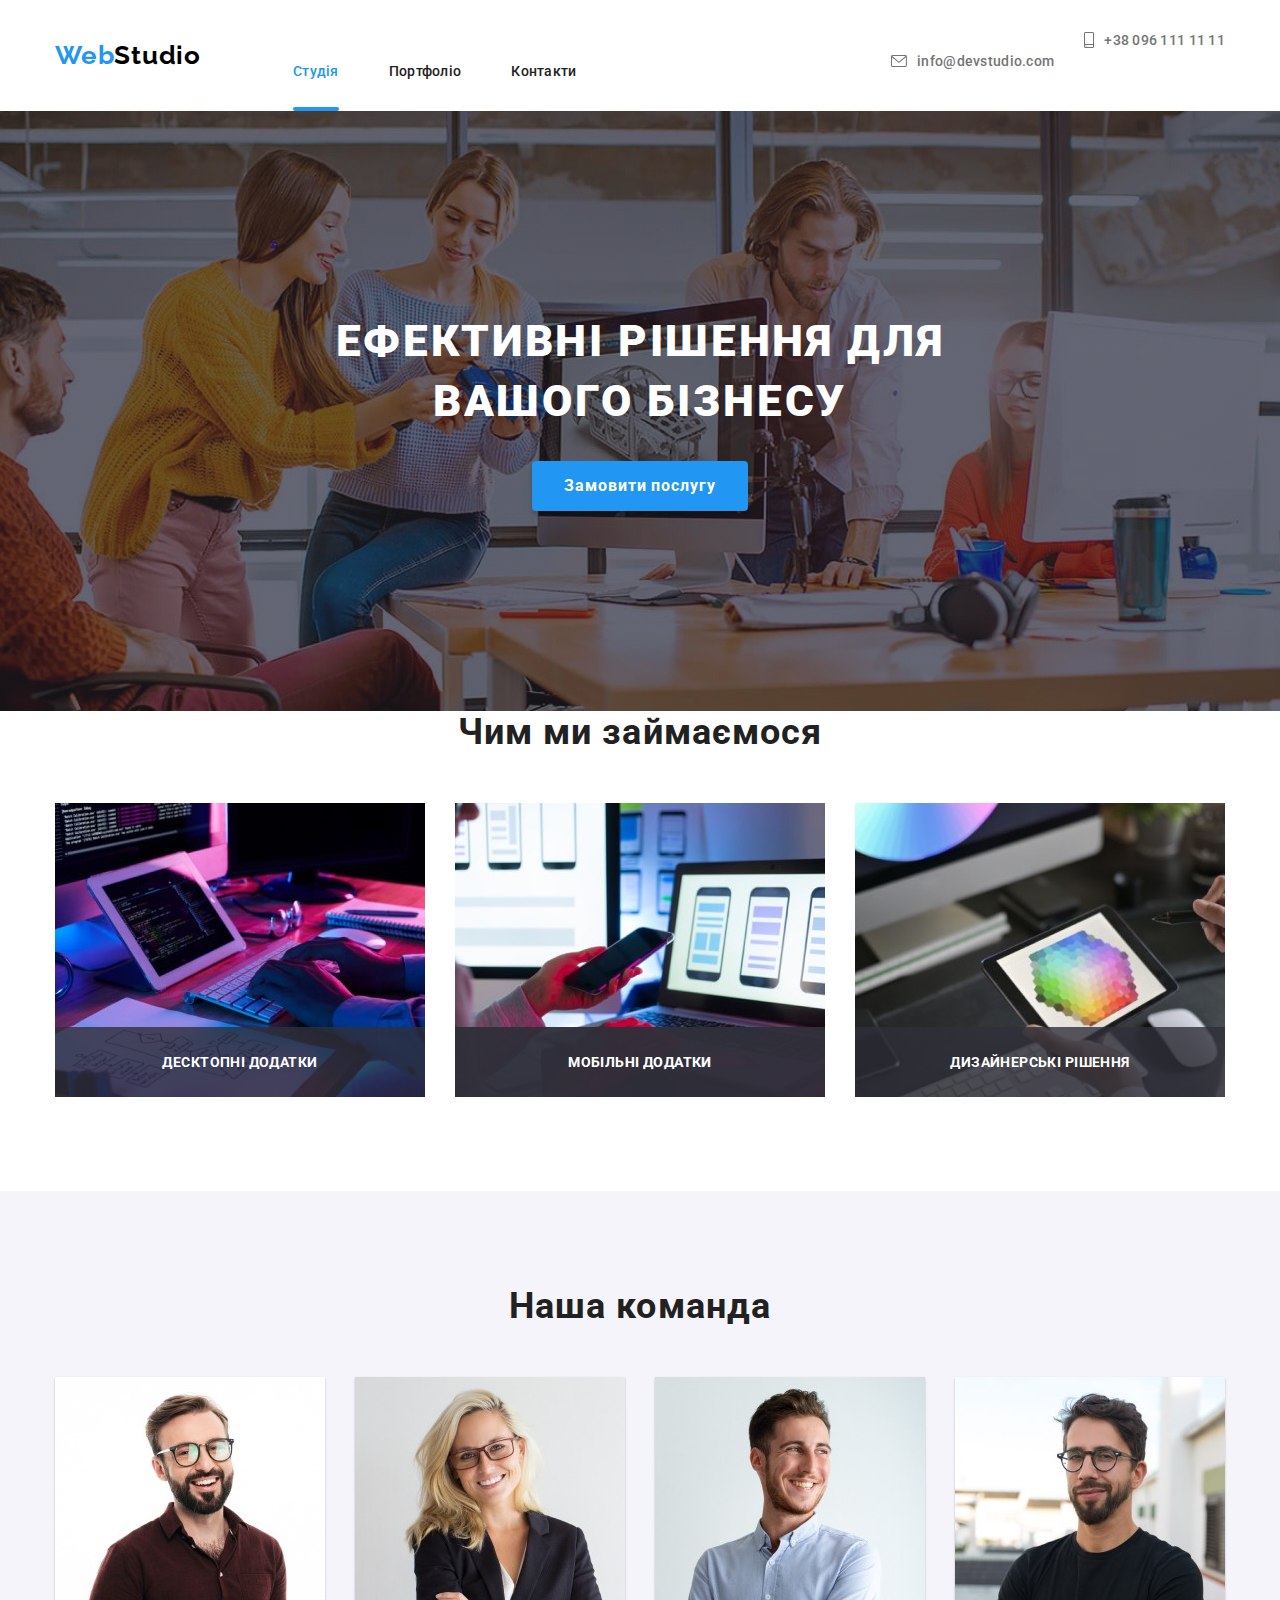
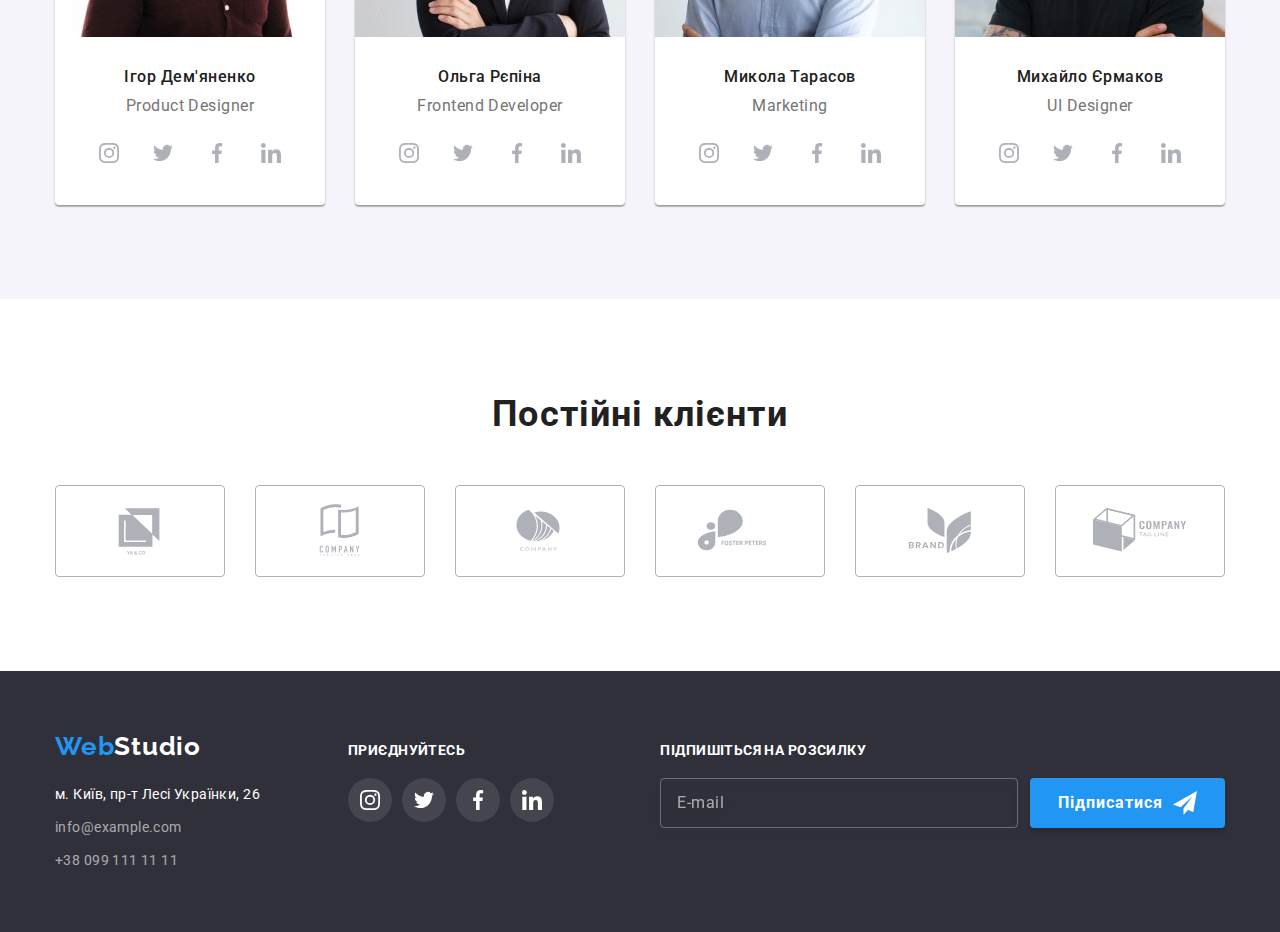
==== commit daa967b3: "add" ====
--- a/index.html
+++ b/index.html
@@ -101,60 +101,6 @@
         </div>
       </section>
       <!-- Features section -->
-      <section class="features section">
-        <div class="container">
-          <h2 class="visually-hidden">Особливості</h2>
-          <ul class="features__icon-list list">
-            <li class="features__thumb">
-              <svg class="" width="70" height="70">
-                <use href="./images/icons/icons.svg#antenna"></use>
-              </svg>
-            </li>
-            <li class="features__thumb">
-              <svg class="" width="70" height="70">
-                <use href="./images/icons/icons.svg#clock"></use>
-              </svg>
-            </li>
-            <li class="features__thumb">
-              <svg class="" width="70" height="70">
-                <use href="./images/icons/icons.svg#diagram"></use>
-              </svg>
-            </li>
-            <li class="features__thumb">
-              <svg class="" width="70" height="70">
-                <use href="./images/icons/icons.svg#astronaut"></use>
-              </svg>
-            </li>
-          </ul>
-          <ul class="features__list list">
-            <li class="features__item">
-              <h3 class="features__title">УВАГА ДО ДЕТАЛЕЙ</h3>
-              <p class="features__dsc">
-                Ідейні міркування, і навіть початок повсякденної роботи з формування позиції.
-              </p>
-            </li>
-            <li class="features__item">
-              <h3 class="features__title">ПУНКТУАЛЬНІСТЬ</h3>
-              <p class="features__dsc">
-                Завдання організації, особливо рамки і місце навчання кадрів тягне у себе.
-              </p>
-            </li>
-            <li class="features__item">
-              <h3 class="features__title">ПЛАНУВАННЯ</h3>
-              <p class="features__dsc">
-                Так само консультація з широким активом значною мірою зумовлює.
-              </p>
-            </li>
-            <li class="features__item">
-              <h3 class="features__title">СУЧАСНІ ТЕХНОЛОГІЇ</h3>
-              <p class="features__dsc">
-                Значимість цих проблем настільки очевидна, що реалізація планових завдань.
-              </p>
-            </li>
-          </ul>
-        </div>
-      </section>
-
       <!-- Mobile/tablet Features section -->
       <section class="section features-mobile">
         <div class="container">
